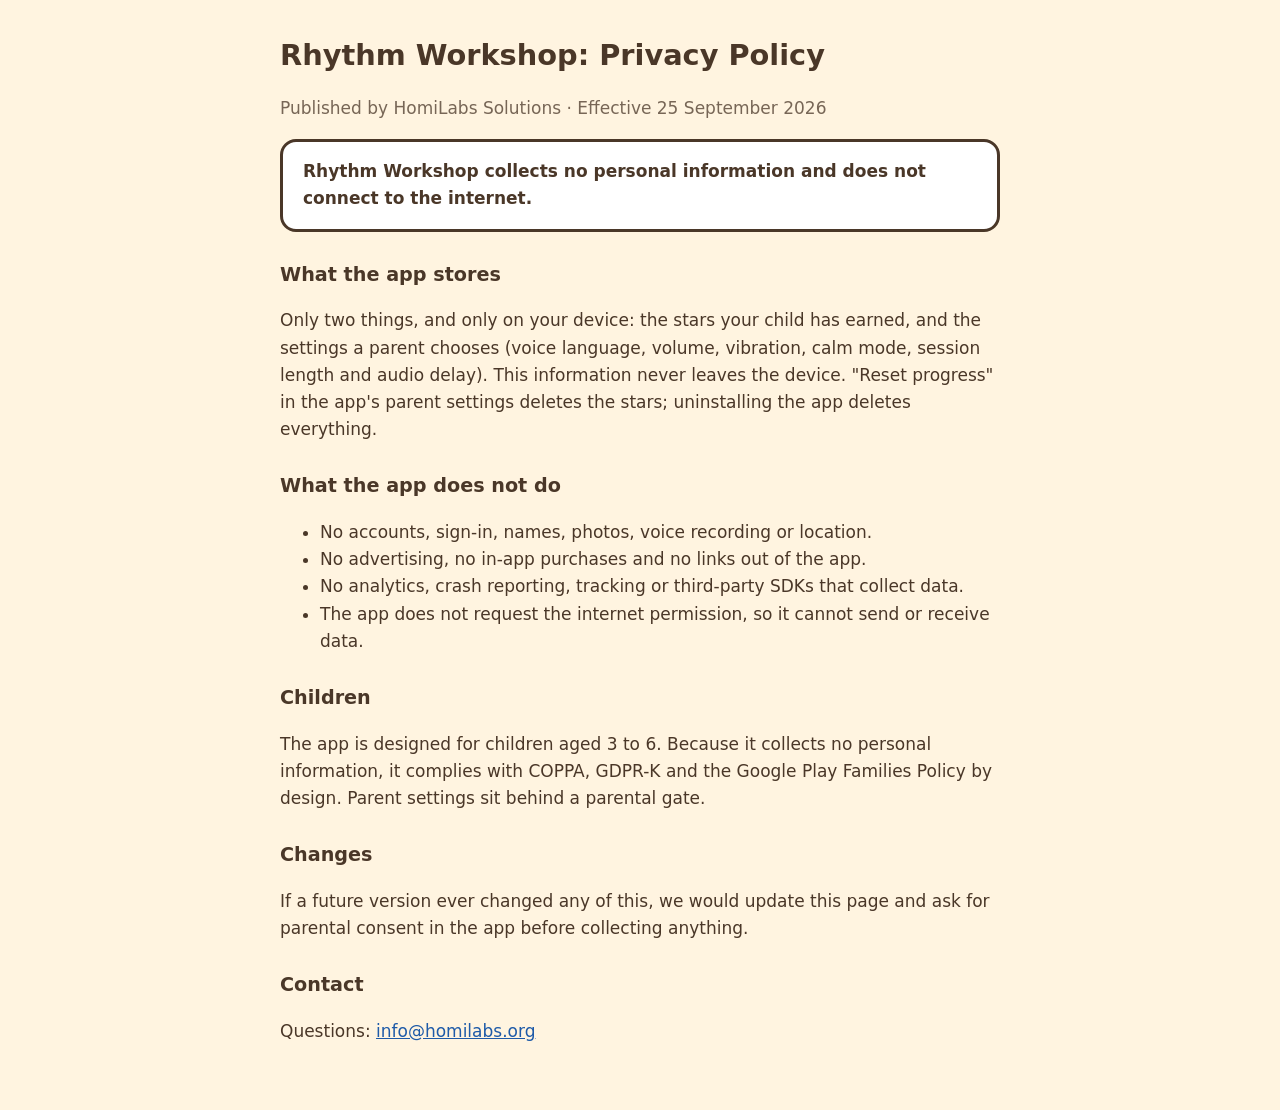
==== docs/privacy-policy.html @ e7bae469 "Store kit, docs, backup script, device-test harness; fix card layout - Play listing kit, privacy pol" ====
<!doctype html>
<html lang="en">
<head>
<meta charset="utf-8">
<meta name="viewport" content="width=device-width, initial-scale=1">
<title>Rhythm Workshop · Privacy Policy</title>
<style>
  :root { --cream:#FFF4E0; --walnut:#4A3728; --blue:#1E5AA8; }
  body { margin:0; background:var(--cream); color:var(--walnut); font:17px/1.6 system-ui, -apple-system, "Segoe UI", Roboto, sans-serif; }
  main { max-width:720px; margin:0 auto; padding:32px 16px 48px; }
  h1 { font-size:1.8rem; margin:0 0 4px; }
  h2 { font-size:1.2rem; margin:28px 0 6px; }
  .muted { opacity:.75; }
  .box { background:#fff; border:3px solid var(--walnut); border-radius:16px; padding:16px 20px; }
  a { color:var(--blue); }
</style>
</head>
<body>
<main>
  <h1>Rhythm Workshop: Privacy Policy</h1>
  <p class="muted">Published by HomiLabs Solutions · Effective 25 September 2026</p>

  <div class="box">
    <strong>Rhythm Workshop collects no personal information and does not connect to the internet.</strong>
  </div>

  <h2>What the app stores</h2>
  <p>Only two things, and only on your device: the stars your child has earned, and the settings a parent chooses
     (voice language, volume, vibration, calm mode, session length and audio delay). This information never leaves
     the device. "Reset progress" in the app's parent settings deletes the stars; uninstalling the app deletes everything.</p>

  <h2>What the app does not do</h2>
  <ul>
    <li>No accounts, sign-in, names, photos, voice recording or location.</li>
    <li>No advertising, no in-app purchases and no links out of the app.</li>
    <li>No analytics, crash reporting, tracking or third-party SDKs that collect data.</li>
    <li>The app does not request the internet permission, so it cannot send or receive data.</li>
  </ul>

  <h2>Children</h2>
  <p>The app is designed for children aged 3 to 6. Because it collects no personal information, it complies with
     COPPA, GDPR-K and the Google Play Families Policy by design. Parent settings sit behind a parental gate.</p>

  <h2>Changes</h2>
  <p>If a future version ever changed any of this, we would update this page and ask for parental consent in the
     app before collecting anything.</p>

  <h2>Contact</h2>
  <p>Questions: <a href="mailto:info@homilabs.org">info@homilabs.org</a></p>
</main>
</body>
</html>
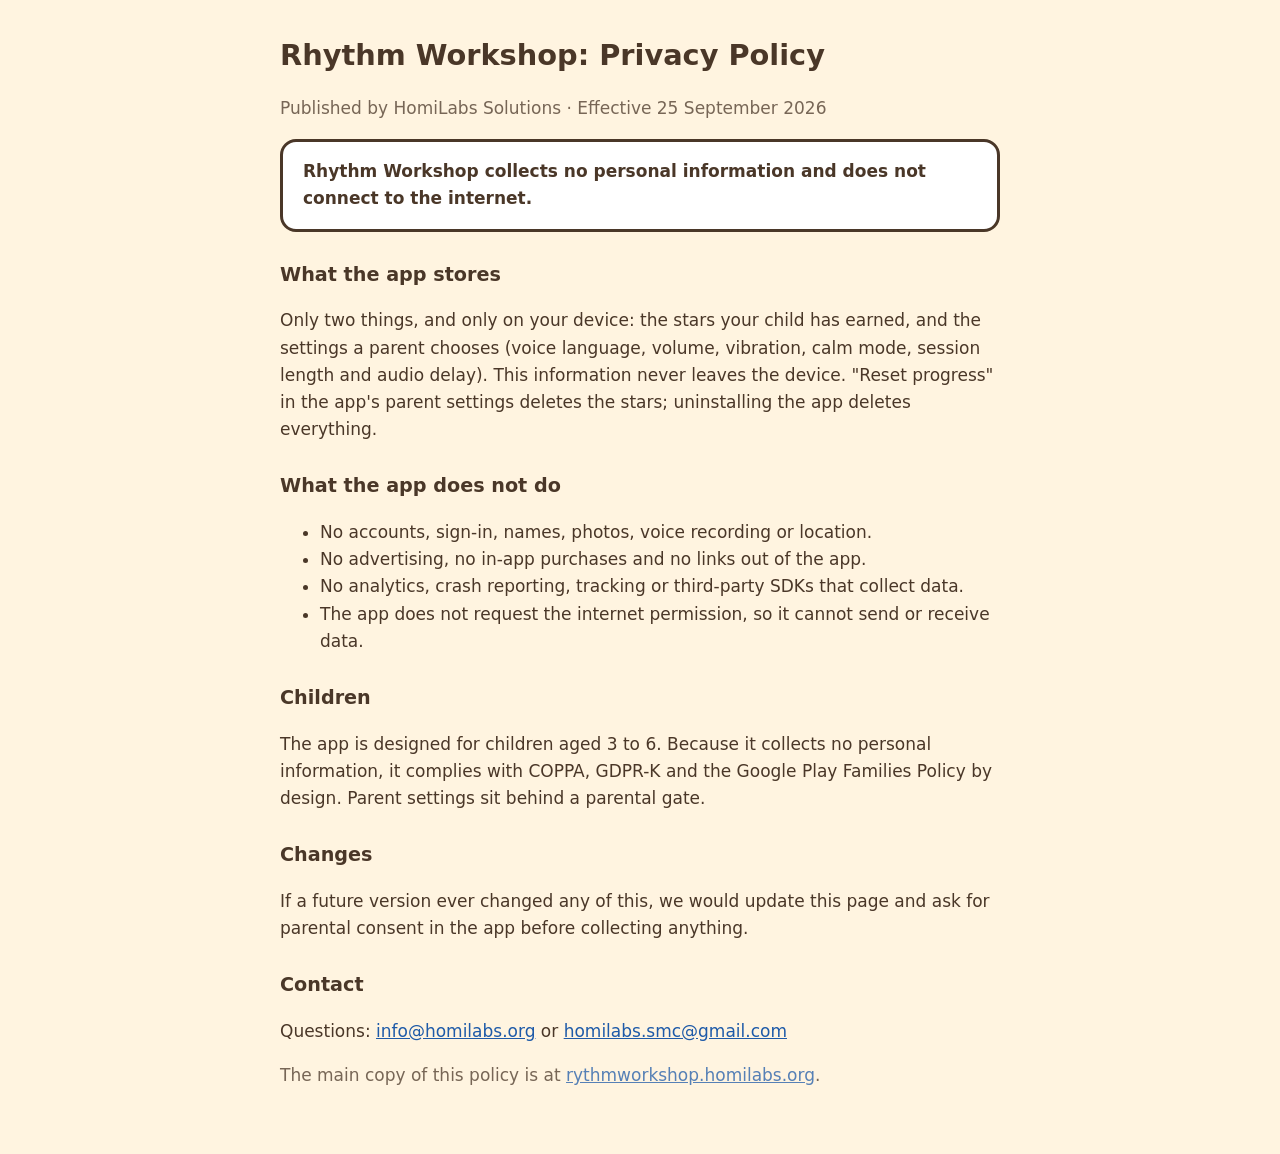
==== commit 6e1e1bd9: "Website: landing page and terms (Pakistan law); point listing kit at rythmworkshop.homilabs.org Co-A" ====
--- a/docs/privacy-policy.html
+++ b/docs/privacy-policy.html
@@ -46,7 +46,8 @@
      app before collecting anything.</p>
 
   <h2>Contact</h2>
-  <p>Questions: <a href="mailto:info@homilabs.org">info@homilabs.org</a></p>
+  <p>Questions: <a href="mailto:info@homilabs.org">info@homilabs.org</a> or <a href="mailto:homilabs.smc@gmail.com">homilabs.smc@gmail.com</a></p>
+  <p class="muted">The main copy of this policy is at <a href="https://rythmworkshop.homilabs.org/privacy-policy.html">rythmworkshop.homilabs.org</a>.</p>
 </main>
 </body>
 </html>
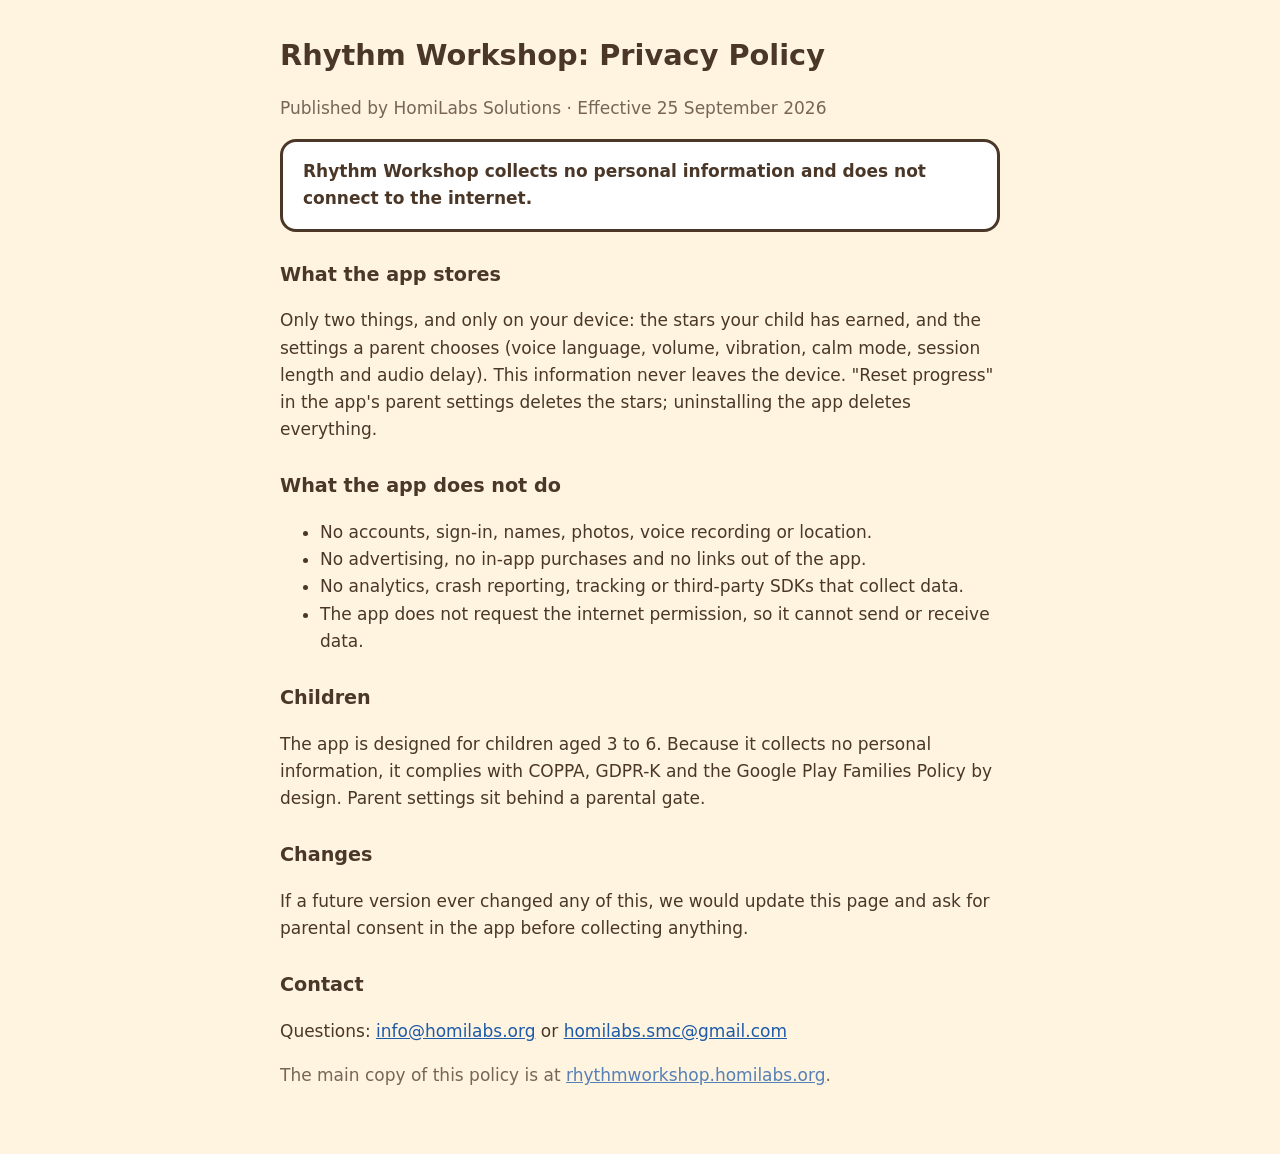
==== commit 3b71fad7: "Website moved to rhythmworkshop.homilabs.org (correct spelling) Canonical/Open Graph tags, robots.tx" ====
--- a/docs/privacy-policy.html
+++ b/docs/privacy-policy.html
@@ -47,7 +47,7 @@
 
   <h2>Contact</h2>
   <p>Questions: <a href="mailto:info@homilabs.org">info@homilabs.org</a> or <a href="mailto:homilabs.smc@gmail.com">homilabs.smc@gmail.com</a></p>
-  <p class="muted">The main copy of this policy is at <a href="https://rythmworkshop.homilabs.org/privacy-policy.html">rythmworkshop.homilabs.org</a>.</p>
+  <p class="muted">The main copy of this policy is at <a href="https://rhythmworkshop.homilabs.org/privacy-policy.html">rhythmworkshop.homilabs.org</a>.</p>
 </main>
 </body>
 </html>
